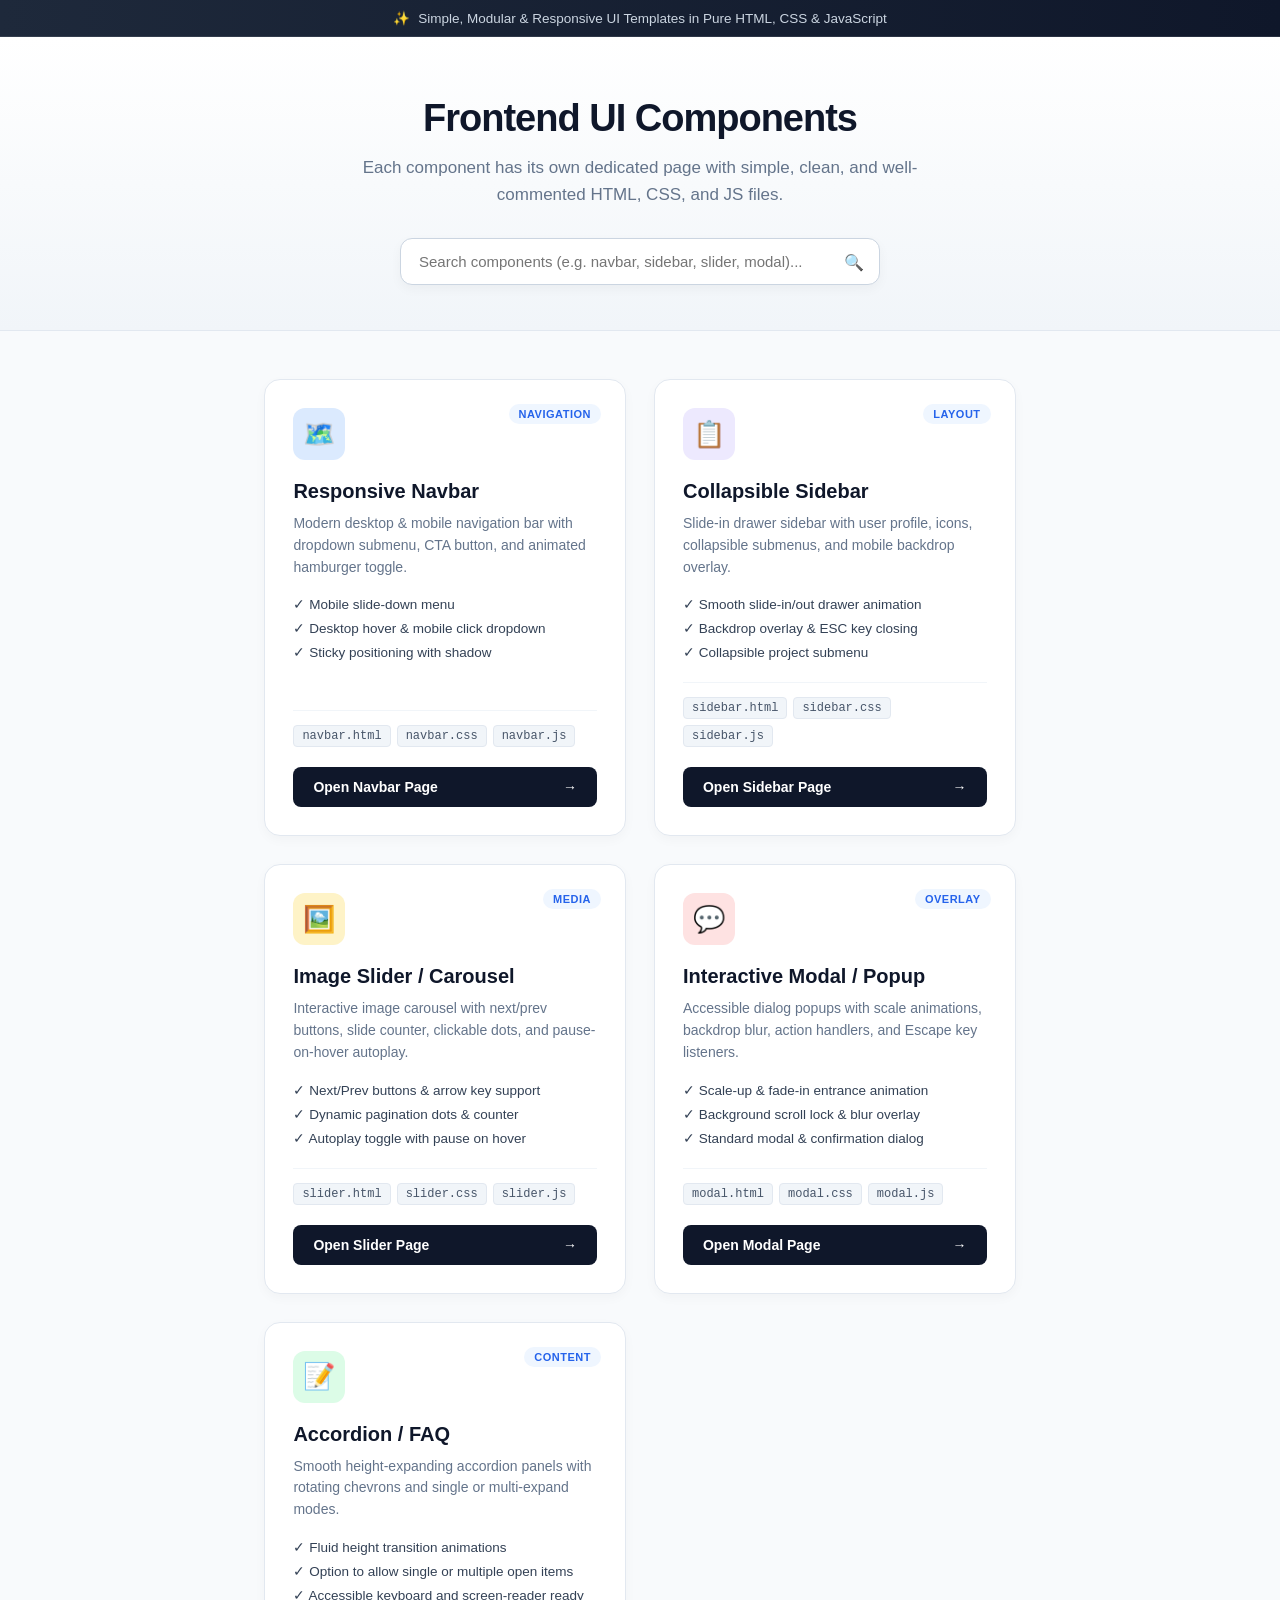
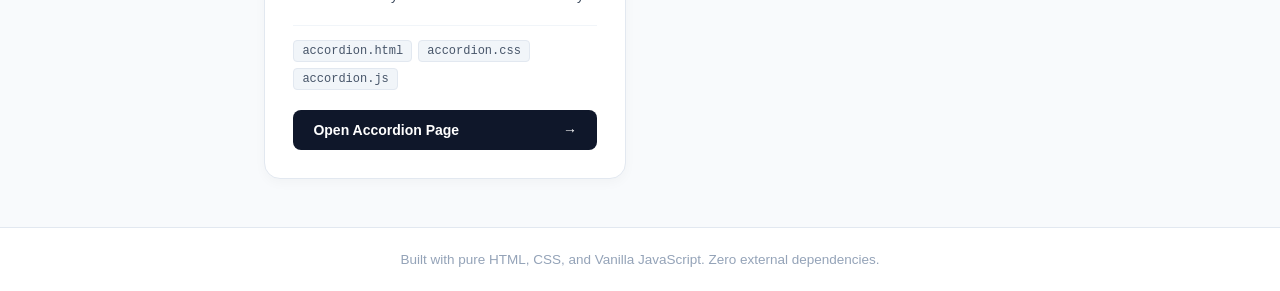
==== index.html @ 02554ac5 "first commit" ====
<!DOCTYPE html>
<html lang="en">
<head>
  <meta charset="UTF-8">
  <meta name="viewport" content="width=device-width, initial-scale=1.0">
  <title>UI Components Library - HTML, CSS & JS Templates</title>
  <link rel="stylesheet" href="style.css">
</head>
<body>

  <!-- Top Announcement Bar -->
  <header class="top-banner">
    <div class="banner-content">
      <span class="sparkle">&#10024;</span>
      <span>Simple, Modular & Responsive UI Templates in Pure HTML, CSS & JavaScript</span>
    </div>
  </header>

  <!-- Hero Section -->
  <section class="hero">
    <div class="container">
      <h1 class="hero-title">Frontend UI Components</h1>
      <p class="hero-subtitle">Each component has its own dedicated page with simple, clean, and well-commented HTML, CSS, and JS files.</p>
      
      <!-- Search Filter Bar -->
      <div class="search-bar">
        <input type="text" id="searchInput" placeholder="Search components (e.g. navbar, sidebar, slider, modal)..." autocomplete="off">
        <span class="search-icon">&#128269;</span>
      </div>
    </div>
  </section>

  <!-- Components Grid -->
  <main class="container main-content">
    <div class="grid" id="componentsGrid">

      <!-- 1. NAVBAR CARD -->
      <article class="component-card" data-tags="navbar menu navigation header dropdown mobile hamburger">
        <div class="card-badge">Navigation</div>
        <div class="card-icon-wrapper nav-icon-bg">
          <span class="card-icon">&#128506;&#65039;</span>
        </div>
        <h2 class="card-title">Responsive Navbar</h2>
        <p class="card-desc">Modern desktop & mobile navigation bar with dropdown submenu, CTA button, and animated hamburger toggle.</p>
        
        <ul class="features-list">
          <li>&#10003; Mobile slide-down menu</li>
          <li>&#10003; Desktop hover & mobile click dropdown</li>
          <li>&#10003; Sticky positioning with shadow</li>
        </ul>

        <div class="files-tag-row">
          <span class="file-tag">navbar.html</span>
          <span class="file-tag">navbar.css</span>
          <span class="file-tag">navbar.js</span>
        </div>

        <a href="navbar.html" class="btn-open-page">
          <span>Open Navbar Page</span>
          <span class="arrow">&rarr;</span>
        </a>
      </article>

      <!-- 2. SIDEBAR CARD -->
      <article class="component-card" data-tags="sidebar drawer menu admin navigation panel collapse">
        <div class="card-badge">Layout</div>
        <div class="card-icon-wrapper sidebar-icon-bg">
          <span class="card-icon">&#128203;</span>
        </div>
        <h2 class="card-title">Collapsible Sidebar</h2>
        <p class="card-desc">Slide-in drawer sidebar with user profile, icons, collapsible submenus, and mobile backdrop overlay.</p>
        
        <ul class="features-list">
          <li>&#10003; Smooth slide-in/out drawer animation</li>
          <li>&#10003; Backdrop overlay & ESC key closing</li>
          <li>&#10003; Collapsible project submenu</li>
        </ul>

        <div class="files-tag-row">
          <span class="file-tag">sidebar.html</span>
          <span class="file-tag">sidebar.css</span>
          <span class="file-tag">sidebar.js</span>
        </div>

        <a href="sidebar.html" class="btn-open-page">
          <span>Open Sidebar Page</span>
          <span class="arrow">&rarr;</span>
        </a>
      </article>

      <!-- 3. SLIDER CARD -->
      <article class="component-card" data-tags="slider carousel image gallery swipe controls dots autoplay">
        <div class="card-badge">Media</div>
        <div class="card-icon-wrapper slider-icon-bg">
          <span class="card-icon">&#128444;&#65039;</span>
        </div>
        <h2 class="card-title">Image Slider / Carousel</h2>
        <p class="card-desc">Interactive image carousel with next/prev buttons, slide counter, clickable dots, and pause-on-hover autoplay.</p>
        
        <ul class="features-list">
          <li>&#10003; Next/Prev buttons & arrow key support</li>
          <li>&#10003; Dynamic pagination dots & counter</li>
          <li>&#10003; Autoplay toggle with pause on hover</li>
        </ul>

        <div class="files-tag-row">
          <span class="file-tag">slider.html</span>
          <span class="file-tag">slider.css</span>
          <span class="file-tag">slider.js</span>
        </div>

        <a href="slider.html" class="btn-open-page">
          <span>Open Slider Page</span>
          <span class="arrow">&rarr;</span>
        </a>
      </article>

      <!-- 4. MODAL CARD -->
      <article class="component-card" data-tags="modal popup dialog alert confirm prompt overlay">
        <div class="card-badge">Overlay</div>
        <div class="card-icon-wrapper modal-icon-bg">
          <span class="card-icon">&#128172;</span>
        </div>
        <h2 class="card-title">Interactive Modal / Popup</h2>
        <p class="card-desc">Accessible dialog popups with scale animations, backdrop blur, action handlers, and Escape key listeners.</p>
        
        <ul class="features-list">
          <li>&#10003; Scale-up & fade-in entrance animation</li>
          <li>&#10003; Background scroll lock & blur overlay</li>
          <li>&#10003; Standard modal & confirmation dialog</li>
        </ul>

        <div class="files-tag-row">
          <span class="file-tag">modal.html</span>
          <span class="file-tag">modal.css</span>
          <span class="file-tag">modal.js</span>
        </div>

        <a href="modal.html" class="btn-open-page">
          <span>Open Modal Page</span>
          <span class="arrow">&rarr;</span>
        </a>
      </article>

      <!-- 5. ACCORDION CARD -->
      <article class="component-card" data-tags="accordion faq collapse expandable toggle dropdown">
        <div class="card-badge">Content</div>
        <div class="card-icon-wrapper accordion-icon-bg">
          <span class="card-icon">&#128221;</span>
        </div>
        <h2 class="card-title">Accordion / FAQ</h2>
        <p class="card-desc">Smooth height-expanding accordion panels with rotating chevrons and single or multi-expand modes.</p>
        
        <ul class="features-list">
          <li>&#10003; Fluid height transition animations</li>
          <li>&#10003; Option to allow single or multiple open items</li>
          <li>&#10003; Accessible keyboard and screen-reader ready</li>
        </ul>

        <div class="files-tag-row">
          <span class="file-tag">accordion.html</span>
          <span class="file-tag">accordion.css</span>
          <span class="file-tag">accordion.js</span>
        </div>

        <a href="accordion.html" class="btn-open-page">
          <span>Open Accordion Page</span>
          <span class="arrow">&rarr;</span>
        </a>
      </article>

    </div>

    <!-- No results message for search -->
    <div class="no-results" id="noResults" style="display: none;">
      <p>No components found matching your search.</p>
    </div>
  </main>

  <!-- Footer -->
  <footer class="footer">
    <div class="container">
      <p>Built with pure HTML, CSS, and Vanilla JavaScript. Zero external dependencies.</p>
    </div>
  </footer>

  <script src="script.js"></script>
</body>
</html>
---- style.css ----
/* Reset & Global */
* {
  margin: 0;
  padding: 0;
  box-sizing: border-box;
}

body {
  font-family: -apple-system, BlinkMacSystemFont, "Segoe UI", Roboto, Helvetica, Arial, sans-serif;
  background-color: #f8fafc;
  color: #1e293b;
  min-height: 100vh;
  display: flex;
  flex-direction: column;
}

.container {
  max-width: 1200px;
  margin: 0 auto;
  padding: 0 24px;
}

/* Top Banner */
.top-banner {
  background: linear-gradient(90deg, #1e293b, #0f172a);
  color: #cbd5e1;
  padding: 10px 0;
  font-size: 13.5px;
  border-bottom: 1px solid rgba(255, 255, 255, 0.1);
}

.banner-content {
  display: flex;
  align-items: center;
  justify-content: center;
  gap: 8px;
}

.sparkle {
  color: #fbbf24;
}

/* Hero Section */
.hero {
  background: linear-gradient(180deg, #ffffff 0%, #f1f5f9 100%);
  padding: 60px 0 45px 0;
  text-align: center;
  border-bottom: 1px solid #e2e8f0;
}

.hero-title {
  font-size: 38px;
  font-weight: 800;
  color: #0f172a;
  letter-spacing: -1px;
  margin-bottom: 14px;
}

.hero-subtitle {
  font-size: 17px;
  color: #64748b;
  max-width: 620px;
  margin: 0 auto 30px auto;
  line-height: 1.6;
}

/* Search Bar */
.search-bar {
  max-width: 480px;
  margin: 0 auto;
  position: relative;
}

.search-bar input {
  width: 100%;
  padding: 14px 44px 14px 18px;
  border-radius: 12px;
  border: 1px solid #cbd5e1;
  font-size: 15px;
  outline: none;
  background-color: #ffffff;
  box-shadow: 0 4px 12px rgba(0, 0, 0, 0.04);
  transition: border-color 0.2s, box-shadow 0.2s;
}

.search-bar input:focus {
  border-color: #3b82f6;
  box-shadow: 0 0 0 3px rgba(59, 130, 246, 0.15);
}

.search-icon {
  position: absolute;
  right: 16px;
  top: 50%;
  transform: translateY(-50%);
  font-size: 16px;
  color: #94a3b8;
  pointer-events: none;
}

/* Main Grid Area */
.main-content {
  flex: 1;
  padding: 48px 24px;
}

.grid {
  display: grid;
  grid-template-columns: repeat(auto-fill, minmax(340px, 1fr));
  gap: 28px;
}

/* Component Cards */
.component-card {
  background-color: #ffffff;
  border-radius: 16px;
  border: 1px solid #e2e8f0;
  padding: 28px;
  display: flex;
  flex-direction: column;
  position: relative;
  box-shadow: 0 4px 12px rgba(0, 0, 0, 0.03);
  transition: transform 0.25s ease, box-shadow 0.25s ease, border-color 0.25s ease;
}

.component-card:hover {
  transform: translateY(-4px);
  box-shadow: 0 12px 24px rgba(0, 0, 0, 0.08);
  border-color: #93c5fd;
}

.card-badge {
  position: absolute;
  top: 24px;
  right: 24px;
  font-size: 11px;
  font-weight: 700;
  text-transform: uppercase;
  letter-spacing: 0.5px;
  background-color: #eff6ff;
  color: #2563eb;
  padding: 4px 10px;
  border-radius: 9999px;
}

/* Card Icons */
.card-icon-wrapper {
  width: 52px;
  height: 52px;
  border-radius: 12px;
  display: flex;
  align-items: center;
  justify-content: center;
  margin-bottom: 20px;
}

.card-icon {
  font-size: 26px;
}

.nav-icon-bg {
  background-color: #dbeafe;
}

.sidebar-icon-bg {
  background-color: #ede9fe;
}

.slider-icon-bg {
  background-color: #fef3c7;
}

.modal-icon-bg {
  background-color: #fee2e2;
}

.accordion-icon-bg {
  background-color: #dcfce7;
}

.card-title {
  font-size: 20px;
  font-weight: 700;
  color: #0f172a;
  margin-bottom: 10px;
}

.card-desc {
  font-size: 14px;
  color: #64748b;
  line-height: 1.55;
  margin-bottom: 18px;
}

/* Features List */
.features-list {
  list-style: none;
  display: flex;
  flex-direction: column;
  gap: 8px;
  margin-bottom: 22px;
  font-size: 13.5px;
  color: #334155;
}

/* File tags */
.files-tag-row {
  display: flex;
  flex-wrap: wrap;
  gap: 6px;
  margin-top: auto;
  margin-bottom: 20px;
  padding-top: 14px;
  border-top: 1px solid #f1f5f9;
}

.file-tag {
  background-color: #f1f5f9;
  color: #475569;
  font-family: monospace;
  font-size: 12px;
  padding: 3px 8px;
  border-radius: 4px;
  border: 1px solid #e2e8f0;
}

/* Open Page Button */
.btn-open-page {
  display: flex;
  align-items: center;
  justify-content: space-between;
  background-color: #0f172a;
  color: #ffffff;
  padding: 12px 20px;
  border-radius: 8px;
  text-decoration: none;
  font-size: 14px;
  font-weight: 600;
  transition: background-color 0.2s, transform 0.15s;
}

.btn-open-page:hover {
  background-color: #2563eb;
  transform: translateY(-1px);
}

.btn-open-page .arrow {
  transition: transform 0.2s ease;
}

.btn-open-page:hover .arrow {
  transform: translateX(4px);
}

/* No results state */
.no-results {
  text-align: center;
  padding: 60px 20px;
  color: #94a3b8;
  font-size: 16px;
}

/* Footer */
.footer {
  background-color: #ffffff;
  border-top: 1px solid #e2e8f0;
  padding: 24px 0;
  text-align: center;
  color: #94a3b8;
  font-size: 13.5px;
}

/* Responsive */
@media (max-width: 640px) {
  .hero-title {
    font-size: 28px;
  }
  .grid {
    grid-template-columns: 1fr;
  }
}
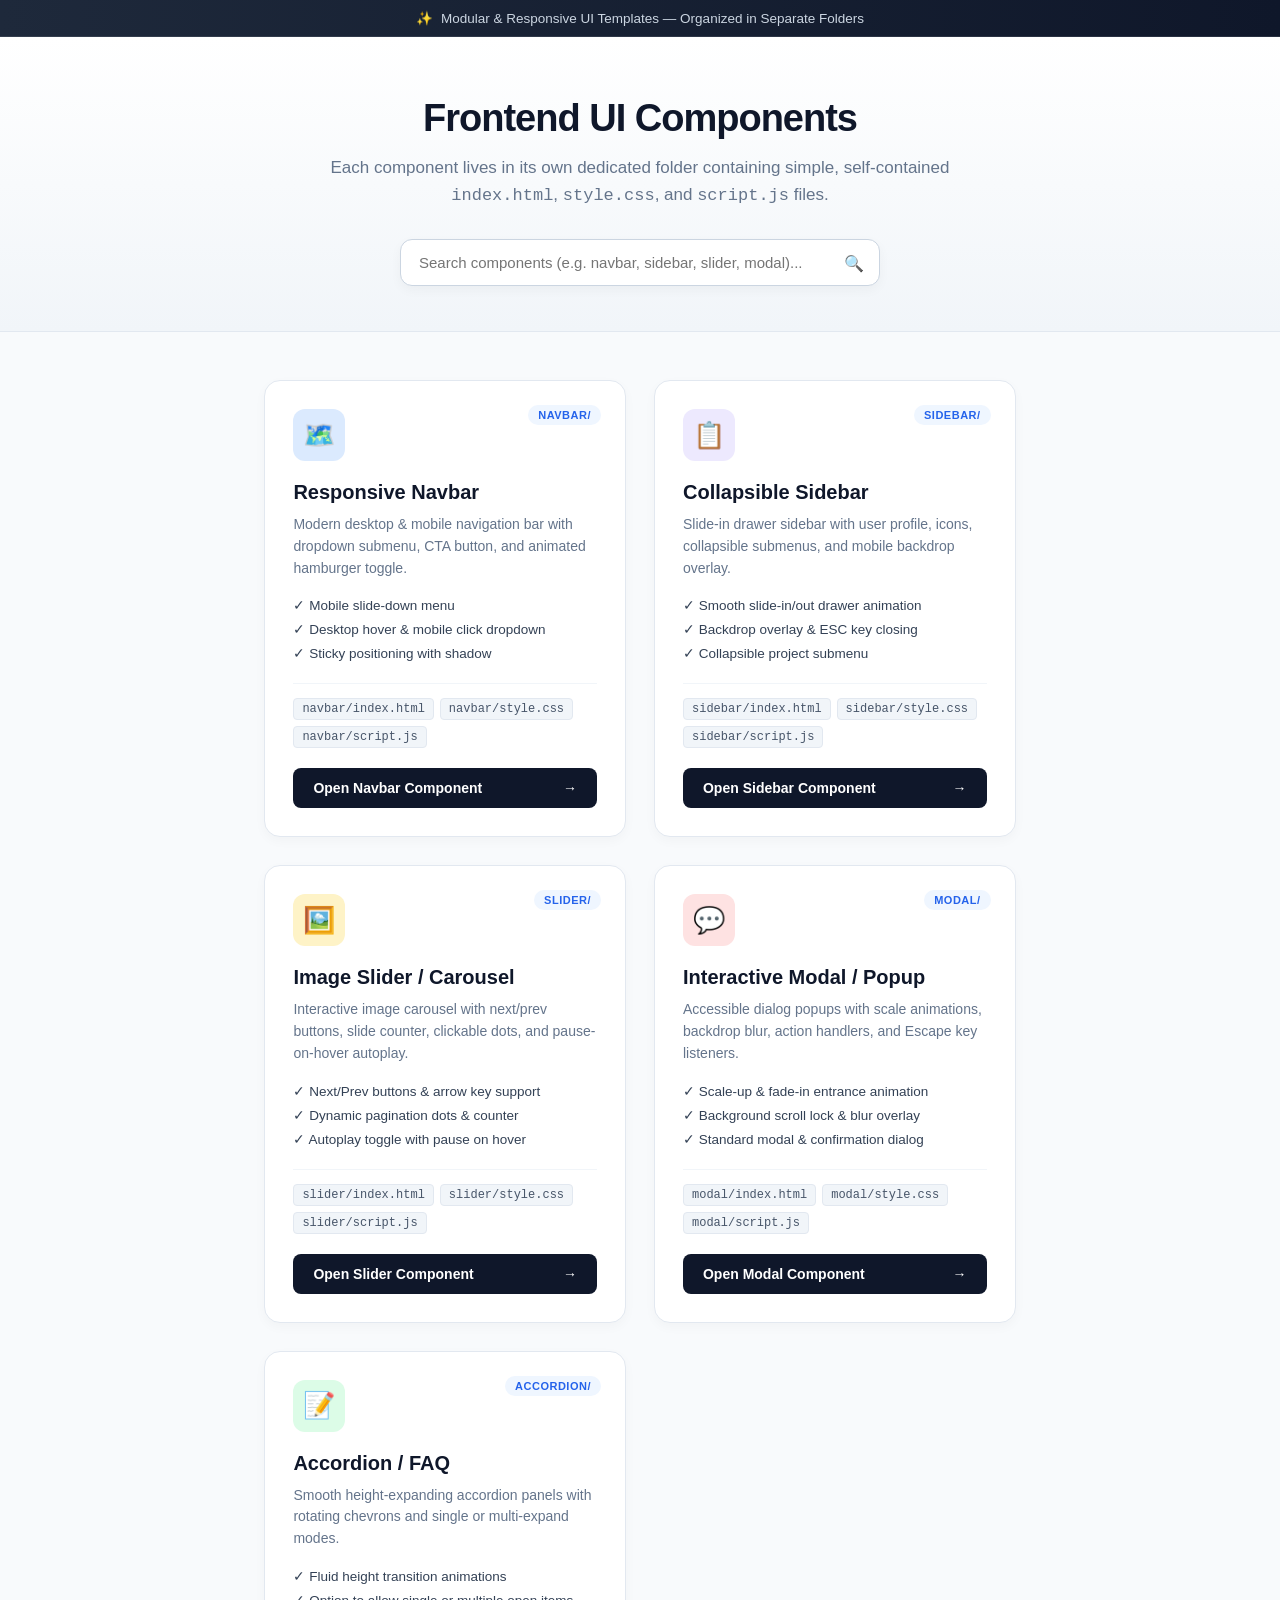
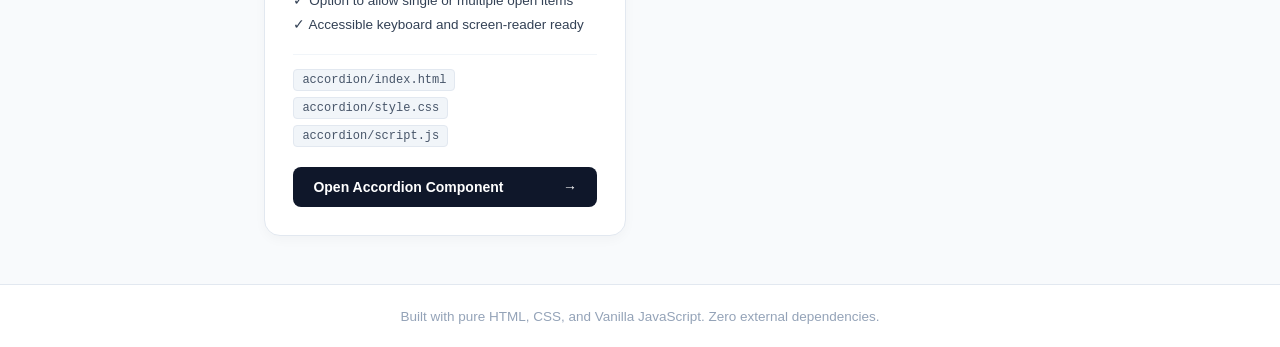
==== commit 73b0c08c: "Organize UI components into separate folders" ====
--- a/index.html
+++ b/index.html
@@ -12,7 +12,7 @@
   <header class="top-banner">
     <div class="banner-content">
       <span class="sparkle">&#10024;</span>
-      <span>Simple, Modular & Responsive UI Templates in Pure HTML, CSS & JavaScript</span>
+      <span>Modular & Responsive UI Templates &mdash; Organized in Separate Folders</span>
     </div>
   </header>
 
@@ -20,7 +20,7 @@
   <section class="hero">
     <div class="container">
       <h1 class="hero-title">Frontend UI Components</h1>
-      <p class="hero-subtitle">Each component has its own dedicated page with simple, clean, and well-commented HTML, CSS, and JS files.</p>
+      <p class="hero-subtitle">Each component lives in its own dedicated folder containing simple, self-contained <code>index.html</code>, <code>style.css</code>, and <code>script.js</code> files.</p>
       
       <!-- Search Filter Bar -->
       <div class="search-bar">
@@ -36,7 +36,7 @@
 
       <!-- 1. NAVBAR CARD -->
       <article class="component-card" data-tags="navbar menu navigation header dropdown mobile hamburger">
-        <div class="card-badge">Navigation</div>
+        <div class="card-badge">navbar/</div>
         <div class="card-icon-wrapper nav-icon-bg">
           <span class="card-icon">&#128506;&#65039;</span>
         </div>
@@ -50,20 +50,20 @@
         </ul>
 
         <div class="files-tag-row">
-          <span class="file-tag">navbar.html</span>
-          <span class="file-tag">navbar.css</span>
-          <span class="file-tag">navbar.js</span>
+          <span class="file-tag">navbar/index.html</span>
+          <span class="file-tag">navbar/style.css</span>
+          <span class="file-tag">navbar/script.js</span>
         </div>
 
-        <a href="navbar.html" class="btn-open-page">
-          <span>Open Navbar Page</span>
+        <a href="navbar/index.html" class="btn-open-page">
+          <span>Open Navbar Component</span>
           <span class="arrow">&rarr;</span>
         </a>
       </article>
 
       <!-- 2. SIDEBAR CARD -->
       <article class="component-card" data-tags="sidebar drawer menu admin navigation panel collapse">
-        <div class="card-badge">Layout</div>
+        <div class="card-badge">sidebar/</div>
         <div class="card-icon-wrapper sidebar-icon-bg">
           <span class="card-icon">&#128203;</span>
         </div>
@@ -77,20 +77,20 @@
         </ul>
 
         <div class="files-tag-row">
-          <span class="file-tag">sidebar.html</span>
-          <span class="file-tag">sidebar.css</span>
-          <span class="file-tag">sidebar.js</span>
+          <span class="file-tag">sidebar/index.html</span>
+          <span class="file-tag">sidebar/style.css</span>
+          <span class="file-tag">sidebar/script.js</span>
         </div>
 
-        <a href="sidebar.html" class="btn-open-page">
-          <span>Open Sidebar Page</span>
+        <a href="sidebar/index.html" class="btn-open-page">
+          <span>Open Sidebar Component</span>
           <span class="arrow">&rarr;</span>
         </a>
       </article>
 
       <!-- 3. SLIDER CARD -->
       <article class="component-card" data-tags="slider carousel image gallery swipe controls dots autoplay">
-        <div class="card-badge">Media</div>
+        <div class="card-badge">slider/</div>
         <div class="card-icon-wrapper slider-icon-bg">
           <span class="card-icon">&#128444;&#65039;</span>
         </div>
@@ -104,20 +104,20 @@
         </ul>
 
         <div class="files-tag-row">
-          <span class="file-tag">slider.html</span>
-          <span class="file-tag">slider.css</span>
-          <span class="file-tag">slider.js</span>
+          <span class="file-tag">slider/index.html</span>
+          <span class="file-tag">slider/style.css</span>
+          <span class="file-tag">slider/script.js</span>
         </div>
 
-        <a href="slider.html" class="btn-open-page">
-          <span>Open Slider Page</span>
+        <a href="slider/index.html" class="btn-open-page">
+          <span>Open Slider Component</span>
           <span class="arrow">&rarr;</span>
         </a>
       </article>
 
       <!-- 4. MODAL CARD -->
       <article class="component-card" data-tags="modal popup dialog alert confirm prompt overlay">
-        <div class="card-badge">Overlay</div>
+        <div class="card-badge">modal/</div>
         <div class="card-icon-wrapper modal-icon-bg">
           <span class="card-icon">&#128172;</span>
         </div>
@@ -131,20 +131,20 @@
         </ul>
 
         <div class="files-tag-row">
-          <span class="file-tag">modal.html</span>
-          <span class="file-tag">modal.css</span>
-          <span class="file-tag">modal.js</span>
+          <span class="file-tag">modal/index.html</span>
+          <span class="file-tag">modal/style.css</span>
+          <span class="file-tag">modal/script.js</span>
         </div>
 
-        <a href="modal.html" class="btn-open-page">
-          <span>Open Modal Page</span>
+        <a href="modal/index.html" class="btn-open-page">
+          <span>Open Modal Component</span>
           <span class="arrow">&rarr;</span>
         </a>
       </article>
 
       <!-- 5. ACCORDION CARD -->
       <article class="component-card" data-tags="accordion faq collapse expandable toggle dropdown">
-        <div class="card-badge">Content</div>
+        <div class="card-badge">accordion/</div>
         <div class="card-icon-wrapper accordion-icon-bg">
           <span class="card-icon">&#128221;</span>
         </div>
@@ -158,13 +158,13 @@
         </ul>
 
         <div class="files-tag-row">
-          <span class="file-tag">accordion.html</span>
-          <span class="file-tag">accordion.css</span>
-          <span class="file-tag">accordion.js</span>
+          <span class="file-tag">accordion/index.html</span>
+          <span class="file-tag">accordion/style.css</span>
+          <span class="file-tag">accordion/script.js</span>
         </div>
 
-        <a href="accordion.html" class="btn-open-page">
-          <span>Open Accordion Page</span>
+        <a href="accordion/index.html" class="btn-open-page">
+          <span>Open Accordion Component</span>
           <span class="arrow">&rarr;</span>
         </a>
       </article>
